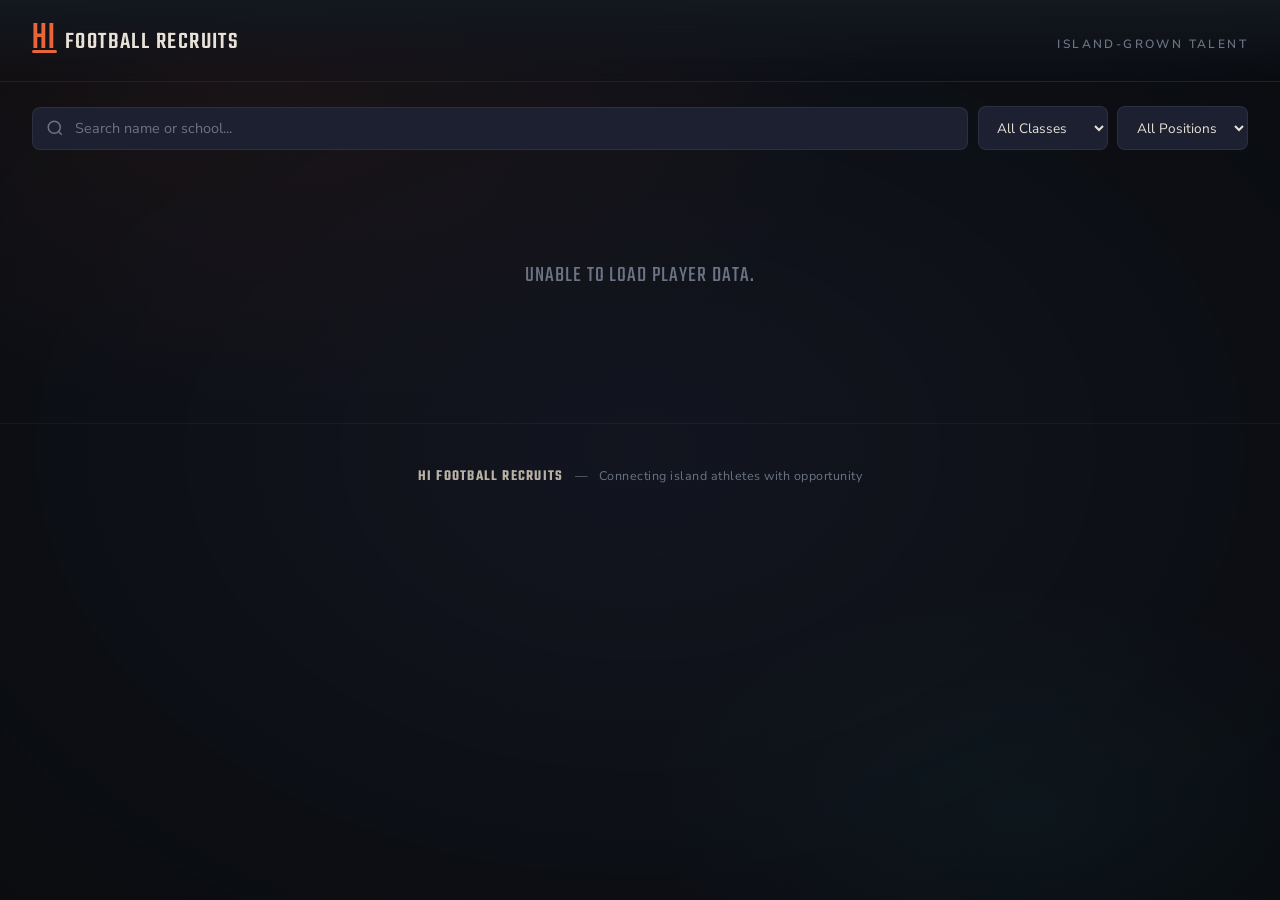
==== index.html @ 7a543594 "Add files via upload" ====
<!DOCTYPE html>
<html lang="en">
<head>
  <meta charset="UTF-8">
  <meta name="viewport" content="width=device-width, initial-scale=1.0">
  <title>Hawaii Football Recruits</title>
  <link rel="stylesheet" href="styles.css">
  <link rel="preconnect" href="https://fonts.googleapis.com">
  <link rel="preconnect" href="https://fonts.gstatic.com" crossorigin>
  <link href="https://fonts.googleapis.com/css2?family=Bebas+Neue&family=Teko:wght@400;500;600;700&family=Nunito+Sans:ital,opsz,wght@0,6..12,400;0,6..12,600;0,6..12,700;1,6..12,400&display=swap" rel="stylesheet">
</head>
<body>

  <!-- Ambient background -->
  <div class="ambient-bg" aria-hidden="true"></div>

  <!-- Header -->
  <header class="site-header">
    <div class="header-inner">
      <a href="index.html" class="brand">
        <span class="brand-hi">HI</span>
        <span class="brand-text">Football Recruits</span>
      </a>
      <div class="header-tagline">Island-Grown Talent</div>
    </div>
  </header>

  <!-- Filters -->
  <div class="filters">
    <div class="filter-bar">
      <svg class="search-icon" viewBox="0 0 24 24" fill="none" stroke="currentColor" stroke-width="2"><circle cx="11" cy="11" r="8"/><line x1="21" y1="21" x2="16.65" y2="16.65"/></svg>
      <input type="text" class="search-input" id="searchInput" placeholder="Search name or school...">
    </div>
    <select class="filter-select" id="classFilter">
      <option value="">All Classes</option>
      <option value="2027">2027</option>
      <option value="2028">2028</option>
      <option value="2029">2029</option>
      <option value="2030">2030</option>
    </select>
    <select class="filter-select" id="positionFilter">
      <option value="">All Positions</option>
      <option value="QB">QB</option>
      <option value="RB">RB</option>
      <option value="WR">WR</option>
      <option value="TE">TE</option>
      <option value="OL">OL</option>
      <option value="DL">DL</option>
      <option value="LB">LB</option>
      <option value="DB">DB</option>
      <option value="ATH">ATH</option>
      <option value="K/P">K/P</option>
    </select>
    <div class="results-count" id="resultsCount"></div>
  </div>

  <!-- Player Grid -->
  <div class="player-grid" id="playerGrid"></div>

  <!-- Player Modal -->
  <div class="modal-overlay" id="modalOverlay">
    <div class="modal" id="modal">
      <button class="modal-close" id="modalClose">
        <svg viewBox="0 0 24 24" fill="none" stroke="currentColor" stroke-width="2.5" stroke-linecap="round"><line x1="18" y1="6" x2="6" y2="18"/><line x1="6" y1="6" x2="18" y2="18"/></svg>
      </button>
      <img class="modal-photo" id="modalPhoto" src="" alt="">
      <div class="modal-body" id="modalBody"></div>
    </div>
  </div>

  <!-- Footer -->
  <footer class="site-footer">
    <div class="footer-inner">
      <span class="footer-brand">HI Football Recruits</span>
      <span class="footer-sep">&mdash;</span>
      <span>Connecting island athletes with opportunity</span>
    </div>
  </footer>

  <script src="app.js"></script>
</body>
</html>
---- styles.css ----
/* ============================================
   Hawaii Football Recruits
   Volcanic shore aesthetic — dark, warm, powerful
   ============================================ */

:root {
  /* Volcanic palette */
  --lava: #D4522A;
  --ember: #E8653A;
  --ember-glow: rgba(232, 101, 58, 0.12);
  --ember-hot: rgba(232, 101, 58, 0.25);
  --ocean: #0EA5A5;
  --ocean-deep: #0B7A7A;
  --ocean-glow: rgba(14, 165, 165, 0.10);
  --ocean-bright: rgba(14, 165, 165, 0.25);
  --gold: #D4A843;
  --gold-glow: rgba(212, 168, 67, 0.15);
  --sand: #E8E2D8;
  --sand-dim: #B8B0A4;
  --stone: #6B7384;
  --basalt: #1C2030;
  --obsidian: #141820;
  --void: #0A0C10;
  --radius: 8px;
  --radius-lg: 14px;
}

/* === Reset & Base === */
*, *::before, *::after { margin: 0; padding: 0; box-sizing: border-box; }

html {
  -webkit-text-size-adjust: 100%;
  scroll-behavior: smooth;
}

body {
  font-family: 'Nunito Sans', 'Segoe UI', sans-serif;
  background: var(--void);
  color: var(--sand);
  line-height: 1.6;
  min-height: 100vh;
  -webkit-tap-highlight-color: transparent;
  overflow-x: hidden;
  position: relative;
}

/* === Ambient Background === */
.ambient-bg {
  position: fixed;
  inset: 0;
  z-index: -1;
  background:
    radial-gradient(ellipse 80% 60% at 20% 10%, rgba(232, 101, 58, 0.06) 0%, transparent 60%),
    radial-gradient(ellipse 60% 50% at 80% 90%, rgba(14, 165, 165, 0.05) 0%, transparent 50%),
    radial-gradient(ellipse 100% 100% at 50% 50%, rgba(28, 32, 48, 0.5) 0%, var(--void) 70%);
  pointer-events: none;
}

/* === Typography === */
.font-display {
  font-family: 'Bebas Neue', 'Impact', sans-serif;
}

.font-heading {
  font-family: 'Teko', 'Arial Narrow', sans-serif;
}

/* === Header === */
.site-header {
  background: linear-gradient(180deg, var(--obsidian) 0%, transparent 100%);
  padding: 1.25rem 2rem;
  position: sticky;
  top: 0;
  z-index: 100;
  backdrop-filter: blur(12px);
  -webkit-backdrop-filter: blur(12px);
  border-bottom: 1px solid rgba(232, 101, 58, 0.1);
}

.header-inner {
  max-width: 1320px;
  margin: 0 auto;
  display: flex;
  align-items: baseline;
  justify-content: space-between;
  gap: 1rem;
}

.brand {
  text-decoration: none;
  display: flex;
  align-items: baseline;
  gap: 0.5rem;
}

.brand-hi {
  font-family: 'Bebas Neue', sans-serif;
  font-size: 2.2rem;
  color: var(--ember);
  line-height: 1;
  letter-spacing: 0.04em;
  position: relative;
}

.brand-hi::after {
  content: '';
  position: absolute;
  bottom: 2px;
  left: 0;
  right: 0;
  height: 3px;
  background: var(--ember);
  border-radius: 2px;
}

.brand-text {
  font-family: 'Teko', sans-serif;
  font-size: 1.5rem;
  font-weight: 500;
  color: var(--sand);
  letter-spacing: 0.06em;
  text-transform: uppercase;
}

.header-tagline {
  font-family: 'Nunito Sans', sans-serif;
  font-size: 0.75rem;
  color: var(--stone);
  text-transform: uppercase;
  letter-spacing: 0.2em;
  font-weight: 600;
}

/* === Filters === */
.filters {
  max-width: 1320px;
  margin: 1.5rem auto;
  padding: 0 2rem;
  display: flex;
  flex-wrap: wrap;
  gap: 0.6rem;
  align-items: center;
}

.filter-bar {
  flex: 1;
  min-width: 0;
  position: relative;
}

.search-icon {
  position: absolute;
  left: 0.85rem;
  top: 50%;
  transform: translateY(-50%);
  width: 18px;
  height: 18px;
  color: var(--stone);
  pointer-events: none;
}

.search-input {
  width: 100%;
  padding: 0.65rem 1rem 0.65rem 2.6rem;
  background: var(--basalt);
  border: 1px solid rgba(107, 115, 132, 0.2);
  border-radius: var(--radius);
  color: var(--sand);
  font-size: 0.9rem;
  font-family: inherit;
  outline: none;
  transition: border-color 0.25s, box-shadow 0.25s;
}

.search-input:focus {
  border-color: var(--ember);
  box-shadow: 0 0 0 3px var(--ember-glow);
}

.search-input::placeholder,
.filter-select::placeholder {
  color: var(--stone);
}

.filter-select {
  padding: 0.65rem 0.9rem;
  background: var(--basalt);
  border: 1px solid rgba(107, 115, 132, 0.2);
  border-radius: var(--radius);
  color: var(--sand);
  font-size: 0.85rem;
  font-family: inherit;
  outline: none;
  cursor: pointer;
  min-width: 130px;
  transition: border-color 0.25s;
}

.filter-select:focus {
  border-color: var(--ocean);
}

.filter-select option {
  background: var(--obsidian);
}

.results-count {
  color: var(--stone);
  font-size: 0.8rem;
  width: 100%;
  padding-top: 0.2rem;
  font-family: 'Teko', sans-serif;
  font-size: 0.95rem;
  letter-spacing: 0.05em;
  text-transform: uppercase;
}

/* === Player Grid === */
.player-grid {
  max-width: 1320px;
  margin: 0 auto;
  padding: 0.5rem 2rem 4rem;
  display: grid;
  grid-template-columns: repeat(auto-fill, minmax(280px, 1fr));
  gap: 1rem;
}

/* === Player Card === */
.player-card {
  background: var(--basalt);
  border-radius: var(--radius-lg);
  overflow: hidden;
  cursor: pointer;
  position: relative;
  border: 1px solid rgba(107, 115, 132, 0.1);
  transition: transform 0.3s cubic-bezier(0.23, 1, 0.32, 1),
              box-shadow 0.3s cubic-bezier(0.23, 1, 0.32, 1),
              border-color 0.3s;

  /* Staggered entrance animation */
  opacity: 0;
  transform: translateY(20px);
  animation: cardReveal 0.5s ease forwards;
}

.player-card:nth-child(1) { animation-delay: 0s; }
.player-card:nth-child(2) { animation-delay: 0.06s; }
.player-card:nth-child(3) { animation-delay: 0.12s; }
.player-card:nth-child(4) { animation-delay: 0.18s; }
.player-card:nth-child(5) { animation-delay: 0.24s; }
.player-card:nth-child(6) { animation-delay: 0.3s; }
.player-card:nth-child(7) { animation-delay: 0.36s; }
.player-card:nth-child(8) { animation-delay: 0.42s; }
.player-card:nth-child(n+9) { animation-delay: 0.48s; }

@keyframes cardReveal {
  to { opacity: 1; transform: translateY(0); }
}

.player-card:hover {
  transform: translateY(-4px) scale(1.01);
  box-shadow:
    0 12px 40px rgba(0, 0, 0, 0.4),
    0 0 30px var(--ember-glow);
  border-color: var(--ember);
}

/* Ember glow strip at top of hovered card */
.player-card::before {
  content: '';
  position: absolute;
  top: 0;
  left: 0;
  right: 0;
  height: 3px;
  background: linear-gradient(90deg, var(--lava), var(--ember), var(--ocean));
  opacity: 0;
  transition: opacity 0.3s;
  z-index: 2;
}

.player-card:hover::before {
  opacity: 1;
}

.card-photo-wrap {
  position: relative;
  overflow: hidden;
}

.card-photo {
  width: 100%;
  height: 240px;
  object-fit: cover;
  object-position: top;
  background: var(--obsidian);
  display: block;
  transition: transform 0.4s cubic-bezier(0.23, 1, 0.32, 1);
}

.player-card:hover .card-photo {
  transform: scale(1.04);
}

/* Gradient overlay on photo */
.card-photo-wrap::after {
  content: '';
  position: absolute;
  bottom: 0;
  left: 0;
  right: 0;
  height: 50%;
  background: linear-gradient(transparent, var(--basalt));
  pointer-events: none;
}

.card-body {
  padding: 0.75rem 1.1rem 1rem;
  position: relative;
}

.card-name {
  font-family: 'Teko', sans-serif;
  font-size: 1.4rem;
  font-weight: 600;
  line-height: 1.1;
  letter-spacing: 0.02em;
  text-transform: uppercase;
  color: var(--sand);
  margin-bottom: 0.3rem;
}

.card-meta {
  display: flex;
  gap: 0.4rem;
  flex-wrap: wrap;
  align-items: center;
  font-size: 0.8rem;
  color: var(--stone);
}

.card-tag {
  display: inline-block;
  font-family: 'Teko', sans-serif;
  font-weight: 600;
  font-size: 0.82rem;
  letter-spacing: 0.06em;
  text-transform: uppercase;
  background: var(--ember-glow);
  color: var(--ember);
  padding: 0.1rem 0.5rem;
  border-radius: 4px;
  line-height: 1.4;
}

.card-tag.year {
  background: var(--ocean-glow);
  color: var(--ocean);
}

.card-school {
  color: var(--sand-dim);
  font-size: 0.82rem;
}

.card-size {
  color: var(--stone);
  font-size: 0.8rem;
  margin-top: 0.15rem;
  font-family: 'Teko', sans-serif;
  font-weight: 400;
  letter-spacing: 0.04em;
}

/* === Modal / Player Profile === */
.modal-overlay {
  display: none;
  position: fixed;
  inset: 0;
  background: rgba(10, 12, 16, 0.85);
  backdrop-filter: blur(8px);
  -webkit-backdrop-filter: blur(8px);
  z-index: 200;
  align-items: center;
  justify-content: center;
  padding: 1.5rem;
  overflow-y: auto;
}

.modal-overlay.active {
  display: flex;
  animation: overlayIn 0.25s ease;
}

@keyframes overlayIn {
  from { opacity: 0; }
  to { opacity: 1; }
}

.modal {
  background: var(--obsidian);
  border-radius: var(--radius-lg);
  max-width: 680px;
  width: 100%;
  max-height: 92vh;
  overflow-y: auto;
  box-shadow: 0 24px 80px rgba(0, 0, 0, 0.6), 0 0 60px var(--ember-glow);
  position: relative;
  border: 1px solid rgba(232, 101, 58, 0.15);
  animation: modalSlide 0.35s cubic-bezier(0.23, 1, 0.32, 1);
}

@keyframes modalSlide {
  from { opacity: 0; transform: translateY(30px) scale(0.97); }
  to { opacity: 1; transform: translateY(0) scale(1); }
}

.modal-close {
  position: absolute;
  top: 0.75rem;
  right: 0.75rem;
  background: rgba(10, 12, 16, 0.6);
  backdrop-filter: blur(6px);
  border: 1px solid rgba(107, 115, 132, 0.2);
  color: var(--sand-dim);
  cursor: pointer;
  z-index: 10;
  width: 36px;
  height: 36px;
  display: flex;
  align-items: center;
  justify-content: center;
  border-radius: 50%;
  transition: background 0.2s, color 0.2s;
}

.modal-close svg {
  width: 16px;
  height: 16px;
}

.modal-close:hover {
  background: var(--ember);
  color: white;
  border-color: var(--ember);
}

.modal-photo {
  width: 100%;
  max-height: 380px;
  object-fit: contain;
  object-position: top;
  display: block;
  background: var(--basalt);
}

.modal-body {
  padding: 1.5rem 2rem 2rem;
}

.modal-name {
  font-family: 'Bebas Neue', sans-serif;
  font-size: 2.2rem;
  letter-spacing: 0.03em;
  line-height: 1;
  color: var(--sand);
  margin-bottom: 0.35rem;
}

.modal-info {
  color: var(--stone);
  font-size: 0.9rem;
  margin-bottom: 1.5rem;
  line-height: 1.8;
}

.modal-section {
  margin-bottom: 1.75rem;
}

.modal-section h3 {
  font-family: 'Teko', sans-serif;
  font-size: 1.05rem;
  font-weight: 600;
  text-transform: uppercase;
  letter-spacing: 0.1em;
  color: var(--ember);
  margin-bottom: 0.65rem;
  padding-bottom: 0.35rem;
  border-bottom: 1px solid var(--ember-glow);
}

/* Measurables grid */
.measurables-grid {
  display: grid;
  grid-template-columns: repeat(auto-fill, minmax(110px, 1fr));
  gap: 0.5rem;
}

.measurable-item {
  background: var(--basalt);
  padding: 0.65rem 0.75rem;
  border-radius: var(--radius);
  text-align: center;
  border: 1px solid rgba(107, 115, 132, 0.08);
}

.measurable-label {
  font-family: 'Nunito Sans', sans-serif;
  font-size: 0.65rem;
  text-transform: uppercase;
  letter-spacing: 0.08em;
  color: var(--stone);
  margin-bottom: 0.2rem;
}

.measurable-value {
  font-family: 'Bebas Neue', sans-serif;
  font-size: 1.35rem;
  color: var(--ocean);
  line-height: 1;
}

/* Awards */
.awards-list {
  list-style: none;
  display: flex;
  flex-wrap: wrap;
  gap: 0.45rem;
}

.awards-list li {
  background: var(--gold-glow);
  color: var(--gold);
  padding: 0.25rem 0.7rem;
  border-radius: 4px;
  font-size: 0.82rem;
  font-weight: 600;
  border: 1px solid rgba(212, 168, 67, 0.15);
}

/* Links */
.profile-links {
  display: flex;
  gap: 0.6rem;
  flex-wrap: wrap;
}

.profile-link {
  display: inline-flex;
  align-items: center;
  gap: 0.4rem;
  background: var(--basalt);
  color: var(--sand);
  padding: 0.5rem 0.85rem;
  border-radius: var(--radius);
  text-decoration: none;
  font-size: 0.82rem;
  font-weight: 600;
  border: 1px solid rgba(107, 115, 132, 0.12);
  transition: border-color 0.2s, background 0.2s, color 0.2s;
}

.profile-link:hover {
  border-color: var(--ocean);
  color: var(--ocean);
  background: var(--ocean-glow);
}

.profile-link svg {
  width: 16px;
  height: 16px;
  fill: currentColor;
}

/* Contact gated */
.contact-gate {
  text-align: center;
  padding: 1.25rem;
  background: var(--basalt);
  border-radius: var(--radius);
  border: 1px dashed rgba(107, 115, 132, 0.2);
}

.contact-gate p {
  color: var(--stone);
  font-size: 0.85rem;
  margin-bottom: 0.75rem;
}

.captcha-btn {
  background: linear-gradient(135deg, var(--lava), var(--ember));
  color: white;
  border: none;
  padding: 0.65rem 1.6rem;
  border-radius: var(--radius);
  cursor: pointer;
  font-size: 0.88rem;
  font-weight: 700;
  font-family: inherit;
  letter-spacing: 0.02em;
  transition: transform 0.2s, box-shadow 0.2s;
}

.captcha-btn:hover {
  transform: translateY(-1px);
  box-shadow: 0 6px 20px rgba(232, 101, 58, 0.3);
}

.contact-revealed { display: none; }

.contact-revealed.visible { display: block; }

.contact-info {
  background: var(--basalt);
  border-radius: var(--radius);
  padding: 1rem;
  border: 1px solid rgba(107, 115, 132, 0.1);
}

.contact-row {
  display: flex;
  justify-content: space-between;
  padding: 0.5rem 0;
  font-size: 0.88rem;
  border-bottom: 1px solid rgba(107, 115, 132, 0.08);
}

.contact-row:last-child { border-bottom: none; }

.contact-row span:first-child {
  color: var(--stone);
  font-weight: 600;
  text-transform: uppercase;
  font-size: 0.78rem;
  letter-spacing: 0.04em;
}

/* === No Results === */
.no-results {
  grid-column: 1 / -1;
  text-align: center;
  padding: 4rem 1rem;
  color: var(--stone);
  font-family: 'Teko', sans-serif;
  font-size: 1.4rem;
  letter-spacing: 0.05em;
  text-transform: uppercase;
}

/* === Footer === */
.site-footer {
  text-align: center;
  padding: 2.5rem 2rem;
  border-top: 1px solid rgba(107, 115, 132, 0.1);
}

.footer-inner {
  color: var(--stone);
  font-size: 0.78rem;
  letter-spacing: 0.04em;
}

.footer-brand {
  font-family: 'Teko', sans-serif;
  font-size: 0.95rem;
  font-weight: 600;
  color: var(--sand-dim);
  letter-spacing: 0.08em;
  text-transform: uppercase;
}

.footer-sep { margin: 0 0.5rem; }

/* ============================
   Responsive — Tablet
   ============================ */
@media (max-width: 768px) {
  .player-grid {
    grid-template-columns: repeat(2, 1fr);
    gap: 0.75rem;
    padding: 0.5rem 1rem 3rem;
  }

  .card-photo { height: 180px; }
  .card-name { font-size: 1.2rem; }

  .modal { max-width: 95vw; }

  .measurables-grid { grid-template-columns: repeat(3, 1fr); }
  .profile-link { padding: 0.45rem 0.7rem; font-size: 0.8rem; }
}

/* ============================
   Responsive — Mobile
   ============================ */
@media (max-width: 480px) {
  .site-header {
    padding: 0.75rem 1rem;
  }

  .header-inner {
    flex-direction: column;
    align-items: center;
    text-align: center;
    gap: 0.15rem;
  }

  .brand-hi { font-size: 1.8rem; }
  .brand-text { font-size: 1.25rem; }
  .header-tagline { font-size: 0.65rem; letter-spacing: 0.15em; }

  .filters {
    padding: 0.75rem 0.75rem;
    margin: 0.5rem auto;
    gap: 0.5rem;
  }

  .search-input {
    padding: 0.7rem 1rem 0.7rem 2.4rem;
    font-size: 1rem;
  }

  .filter-select {
    flex: 1;
    min-width: 0;
    padding: 0.7rem 0.75rem;
    font-size: 1rem;
  }

  .results-count { font-size: 0.85rem; }

  /* Horizontal card layout */
  .player-grid {
    grid-template-columns: 1fr;
    gap: 0.6rem;
    padding: 0 0.75rem 2.5rem;
  }

  .player-card {
    display: flex;
    flex-direction: row;
    align-items: stretch;
  }

  .card-photo-wrap {
    width: 100px;
    min-width: 100px;
    flex-shrink: 0;
  }

  .card-photo-wrap::after { display: none; }

  .card-photo {
    width: 100%;
    height: 100%;
    min-height: 100px;
    border-radius: var(--radius-lg) 0 0 var(--radius-lg);
    object-position: center top;
  }

  .card-body {
    padding: 0.6rem 0.75rem;
    display: flex;
    flex-direction: column;
    justify-content: center;
    min-width: 0;
  }

  .card-name { font-size: 1.15rem; }
  .card-tag { font-size: 0.75rem; padding: 0.08rem 0.4rem; }
  .card-meta { gap: 0.3rem; }

  .player-card::before { display: none; }
  .player-card:hover .card-photo { transform: none; }

  /* Bottom-sheet modal */
  .modal-overlay {
    padding: 0;
    align-items: flex-end;
  }

  .modal {
    max-height: 95vh;
    max-width: 100%;
    border-radius: var(--radius-lg) var(--radius-lg) 0 0;
    animation: modalSlideUp 0.35s cubic-bezier(0.23, 1, 0.32, 1);
  }

  @keyframes modalSlideUp {
    from { opacity: 0; transform: translateY(100%); }
    to { opacity: 1; transform: translateY(0); }
  }

  .modal-photo { max-height: 220px; }
  .modal-body { padding: 1rem; }
  .modal-name { font-size: 1.8rem; }
  .modal-info { font-size: 0.82rem; margin-bottom: 1rem; }

  .measurables-grid { grid-template-columns: repeat(3, 1fr); gap: 0.35rem; }
  .measurable-item { padding: 0.45rem 0.3rem; }
  .measurable-label { font-size: 0.58rem; }
  .measurable-value { font-size: 1.15rem; }

  .awards-list { gap: 0.3rem; }
  .awards-list li { font-size: 0.76rem; padding: 0.2rem 0.55rem; }

  .profile-links { gap: 0.4rem; }
  .profile-link {
    flex: 1;
    justify-content: center;
    min-width: calc(50% - 0.4rem);
    padding: 0.5rem 0.6rem;
    font-size: 0.78rem;
  }

  .contact-row {
    flex-direction: column;
    gap: 0.1rem;
    padding: 0.5rem 0;
  }

  .captcha-btn {
    width: 100%;
    padding: 0.75rem;
    font-size: 1rem;
  }

  .site-footer { padding: 1.25rem 1rem; }
  .footer-inner { font-size: 0.72rem; }
}
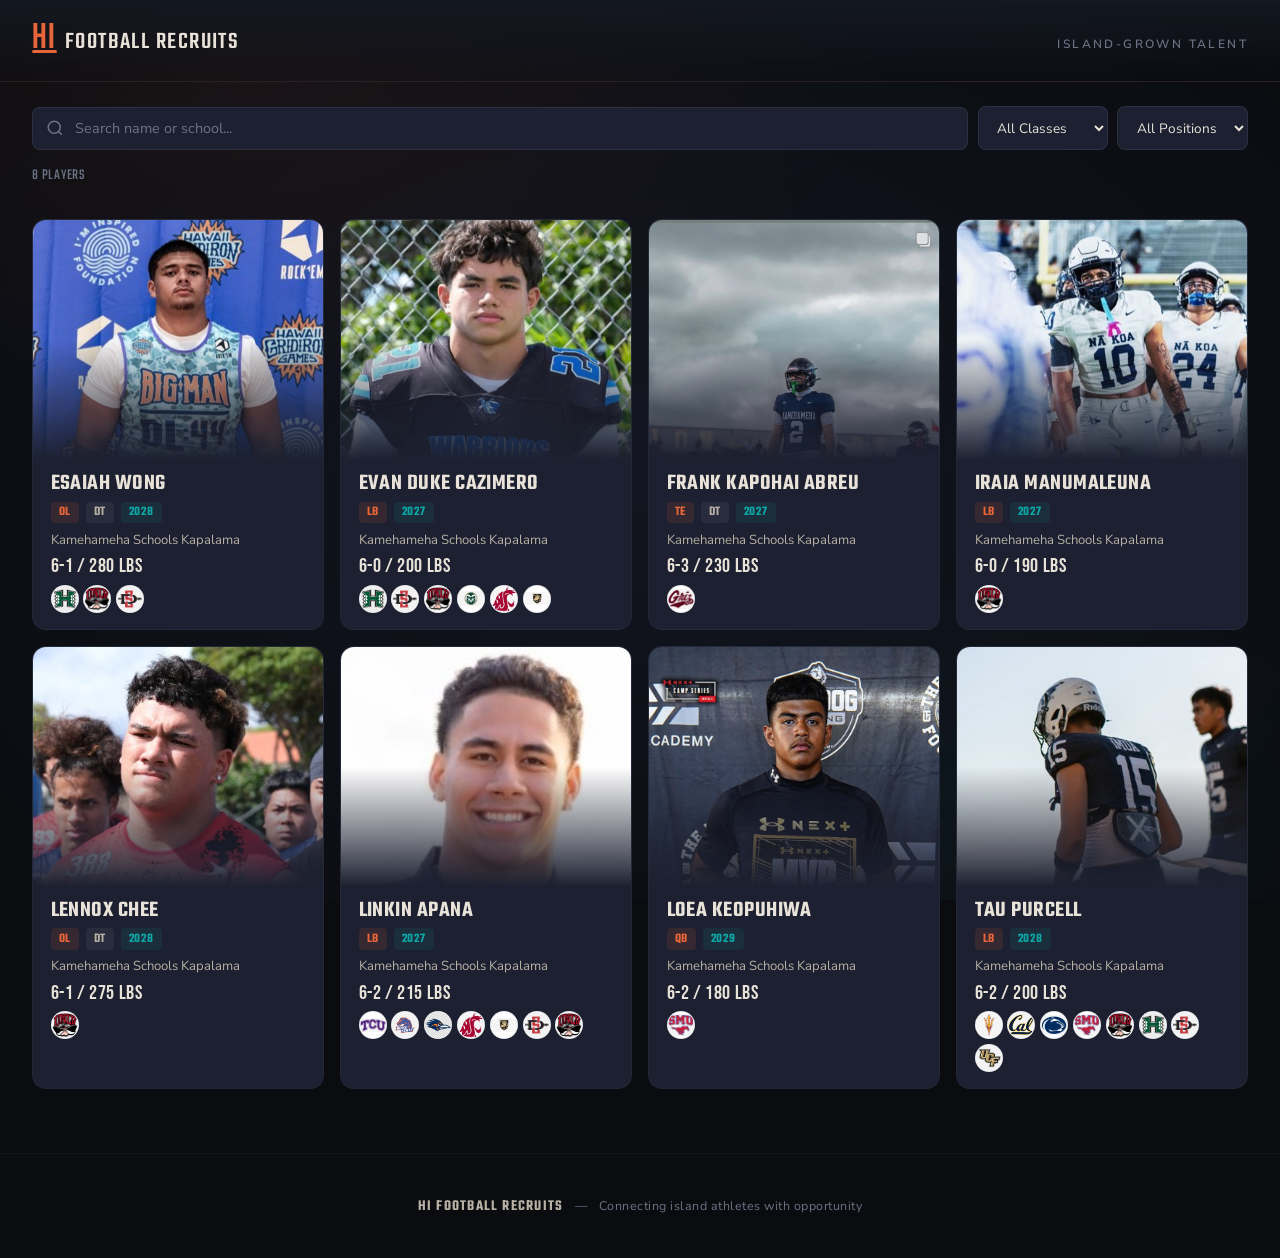
==== commit 1b2ed002: "Update position list: add SB/Edge/CB/S, rename DL to DT, sort alphabetically Position changes: - Add" ====
--- a/index.html
+++ b/index.html
@@ -42,12 +42,15 @@
       <option value="">All Positions</option>
       <option value="QB">QB</option>
       <option value="RB">RB</option>
+      <option value="SB">SB</option>
       <option value="WR">WR</option>
       <option value="TE">TE</option>
       <option value="OL">OL</option>
-      <option value="DL">DL</option>
+      <option value="DT">DT</option>
+      <option value="Edge">Edge</option>
       <option value="LB">LB</option>
-      <option value="DB">DB</option>
+      <option value="CB">CB</option>
+      <option value="S">S</option>
       <option value="ATH">ATH</option>
       <option value="K/P">K/P</option>
     </select>
--- a/styles.css
+++ b/styles.css
@@ -358,19 +358,77 @@
   color: var(--ocean);
 }
 
+.card-tag.secondary {
+  background: rgba(107, 115, 132, 0.15);
+  color: var(--sand-dim);
+}
+
+/* Modal position line — primary prominent, secondary dimmed */
+.pos-primary {
+  color: var(--sand);
+  font-weight: 700;
+}
+
+.pos-secondary {
+  color: var(--stone);
+  font-weight: 400;
+}
+
 .card-school {
   color: var(--sand-dim);
   font-size: 0.82rem;
 }
 
 .card-size {
-  color: var(--stone);
+  color: var(--sand);
+  font-size: 1.25rem;
+  margin-top: 0.3rem;
+  font-family: 'Bebas Neue', sans-serif;
+  letter-spacing: 0.03em;
+  line-height: 1.1;
+}
+
+/* Scholarship Offers on Card */
+.card-offers {
+  display: flex;
+  gap: 0.3rem;
+  flex-wrap: wrap;
+  margin-top: 0.45rem;
+  align-items: center;
+}
+
+.offer-badge {
+  width: 28px;
+  height: 28px;
+  border-radius: 50%;
+  overflow: hidden;
+  position: relative;
+  background: #fff;
+  border: 1px solid rgba(107, 115, 132, 0.15);
+  flex-shrink: 0;
+}
+
+.offer-badge img {
+  width: 100%;
+  height: 100%;
+  object-fit: contain;
+  display: block;
+}
+
+.offer-initial {
+  display: none;
+  width: 100%;
+  height: 100%;
+  align-items: center;
+  justify-content: center;
+  font-family: 'Bebas Neue', sans-serif;
   font-size: 0.8rem;
-  margin-top: 0.15rem;
-  font-family: 'Teko', sans-serif;
-  font-weight: 400;
-  letter-spacing: 0.04em;
-}
+  color: var(--ocean);
+  background: var(--ocean-glow);
+}
+
+.offer-badge.no-logo img { display: none; }
+.offer-badge.no-logo .offer-initial { display: flex; }
 
 /* === Modal / Player Profile === */
 .modal-overlay {
@@ -467,6 +525,15 @@
   margin-bottom: 0.35rem;
 }
 
+.modal-size {
+  font-family: 'Bebas Neue', sans-serif;
+  font-size: 1.8rem;
+  color: var(--sand);
+  letter-spacing: 0.03em;
+  line-height: 1;
+  margin-bottom: 0.4rem;
+}
+
 .modal-info {
   color: var(--stone);
   font-size: 0.9rem;
@@ -537,6 +604,55 @@
   font-size: 0.82rem;
   font-weight: 600;
   border: 1px solid rgba(212, 168, 67, 0.15);
+}
+
+/* Scholarship Offers in Modal */
+.offers-grid {
+  display: flex;
+  gap: 0.5rem;
+  flex-wrap: wrap;
+}
+
+.modal-offer-badge {
+  display: flex;
+  align-items: center;
+  gap: 0.5rem;
+  background: var(--basalt);
+  padding: 0.4rem 0.75rem 0.4rem 0.4rem;
+  border-radius: var(--radius);
+  border: 1px solid rgba(107, 115, 132, 0.1);
+}
+
+.modal-offer-badge .offer-logo-lg {
+  width: 28px;
+  height: 28px;
+  object-fit: contain;
+  border-radius: 4px;
+  background: #fff;
+  flex-shrink: 0;
+}
+
+.modal-offer-badge .offer-initial-lg {
+  display: none;
+  width: 28px;
+  height: 28px;
+  align-items: center;
+  justify-content: center;
+  font-family: 'Bebas Neue', sans-serif;
+  font-size: 0.95rem;
+  color: var(--ocean);
+  background: var(--ocean-glow);
+  border-radius: 4px;
+  flex-shrink: 0;
+}
+
+.modal-offer-badge.no-logo .offer-logo-lg { display: none; }
+.modal-offer-badge.no-logo .offer-initial-lg { display: flex; }
+
+.modal-offer-badge .offer-school-name {
+  font-size: 0.82rem;
+  font-weight: 600;
+  color: var(--sand);
 }
 
 /* Links */
@@ -795,7 +911,12 @@
   .modal-photo { max-height: 220px; }
   .modal-body { padding: 1rem; }
   .modal-name { font-size: 1.8rem; }
+  .modal-size { font-size: 1.5rem; }
   .modal-info { font-size: 0.82rem; margin-bottom: 1rem; }
+
+  .offers-grid { gap: 0.35rem; }
+  .modal-offer-badge { padding: 0.3rem 0.6rem 0.3rem 0.3rem; }
+  .modal-offer-badge .offer-school-name { font-size: 0.76rem; }
 
   .measurables-grid { grid-template-columns: repeat(3, 1fr); gap: 0.35rem; }
   .measurable-item { padding: 0.45rem 0.3rem; }
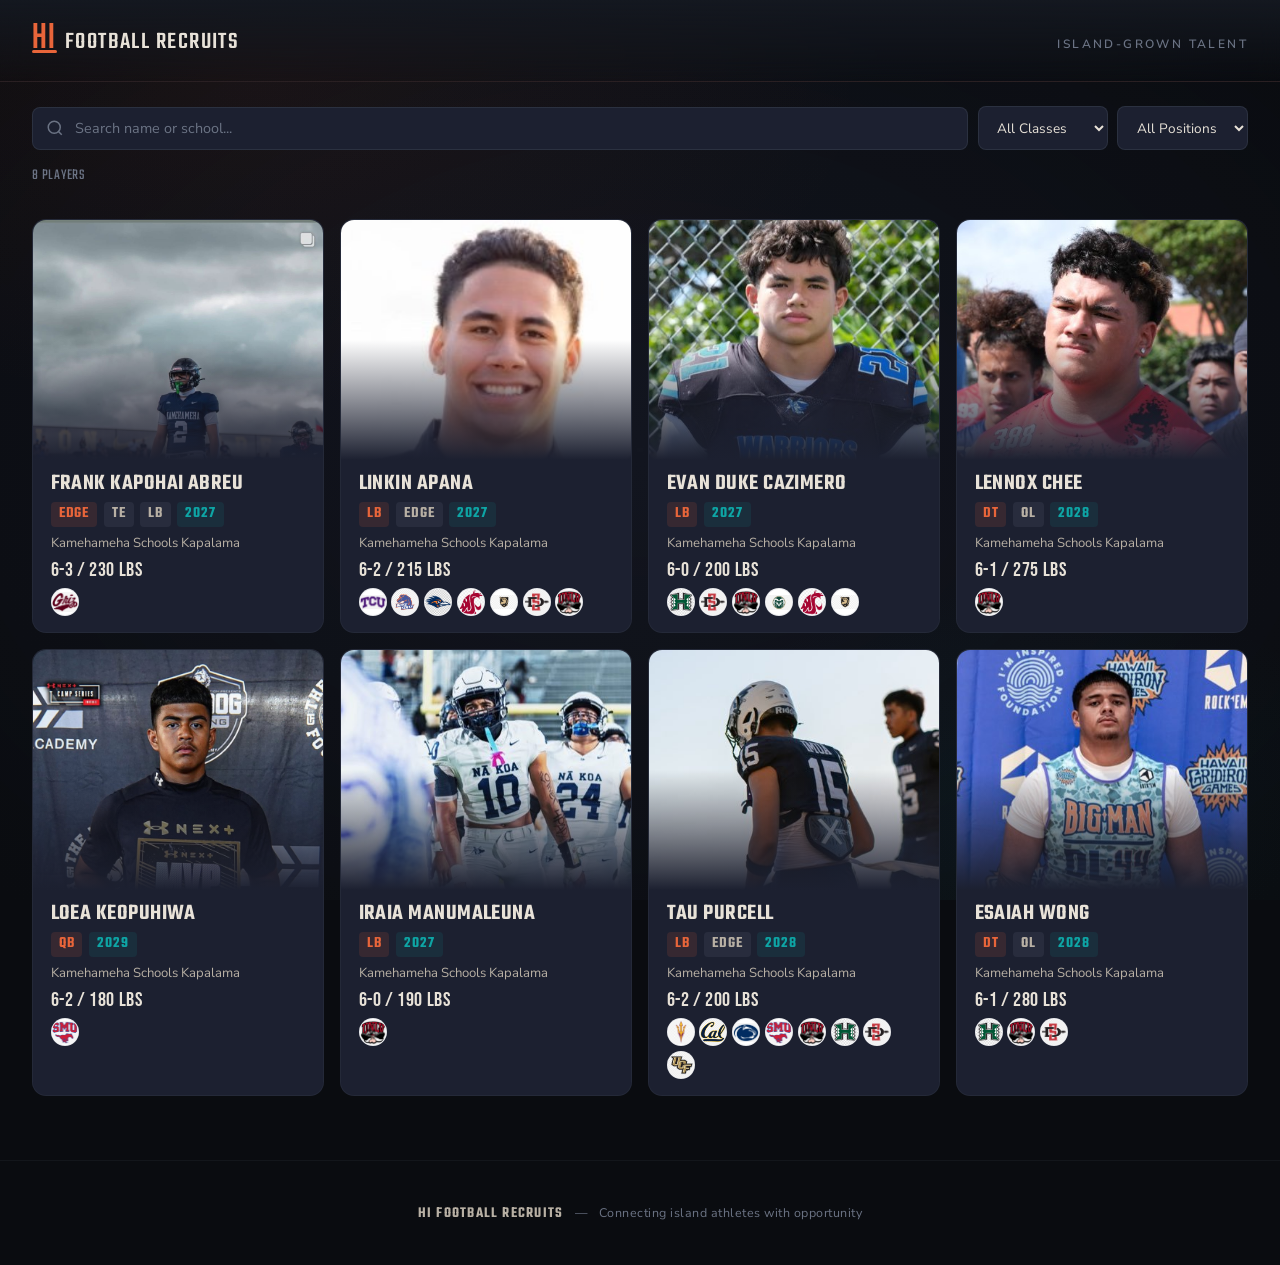
==== commit 61d0ed00: "Add cache-busting query strings to JS and CSS references Browsers (and GitHub Pages' CDN) were servi" ====
--- a/index.html
+++ b/index.html
@@ -4,7 +4,7 @@
   <meta charset="UTF-8">
   <meta name="viewport" content="width=device-width, initial-scale=1.0">
   <title>Hawaii Football Recruits</title>
-  <link rel="stylesheet" href="styles.css">
+  <link rel="stylesheet" href="styles.css?v=20260411a">
   <link rel="preconnect" href="https://fonts.googleapis.com">
   <link rel="preconnect" href="https://fonts.gstatic.com" crossorigin>
   <link href="https://fonts.googleapis.com/css2?family=Bebas+Neue&family=Teko:wght@400;500;600;700&family=Nunito+Sans:ital,opsz,wght@0,6..12,400;0,6..12,600;0,6..12,700;1,6..12,400&display=swap" rel="stylesheet">
@@ -80,6 +80,6 @@
     </div>
   </footer>
 
-  <script src="app.js"></script>
+  <script src="app.js?v=20260411a"></script>
 </body>
 </html>
--- a/styles.css
+++ b/styles.css
@@ -343,7 +343,7 @@
   display: inline-block;
   font-family: 'Teko', sans-serif;
   font-weight: 600;
-  font-size: 0.82rem;
+  font-size: 0.98rem;
   letter-spacing: 0.06em;
   text-transform: uppercase;
   background: var(--ember-glow);
@@ -884,7 +884,7 @@
   }
 
   .card-name { font-size: 1.15rem; }
-  .card-tag { font-size: 0.75rem; padding: 0.08rem 0.4rem; }
+  .card-tag { font-size: 0.9rem; padding: 0.08rem 0.4rem; }
   .card-meta { gap: 0.3rem; }
 
   .player-card::before { display: none; }
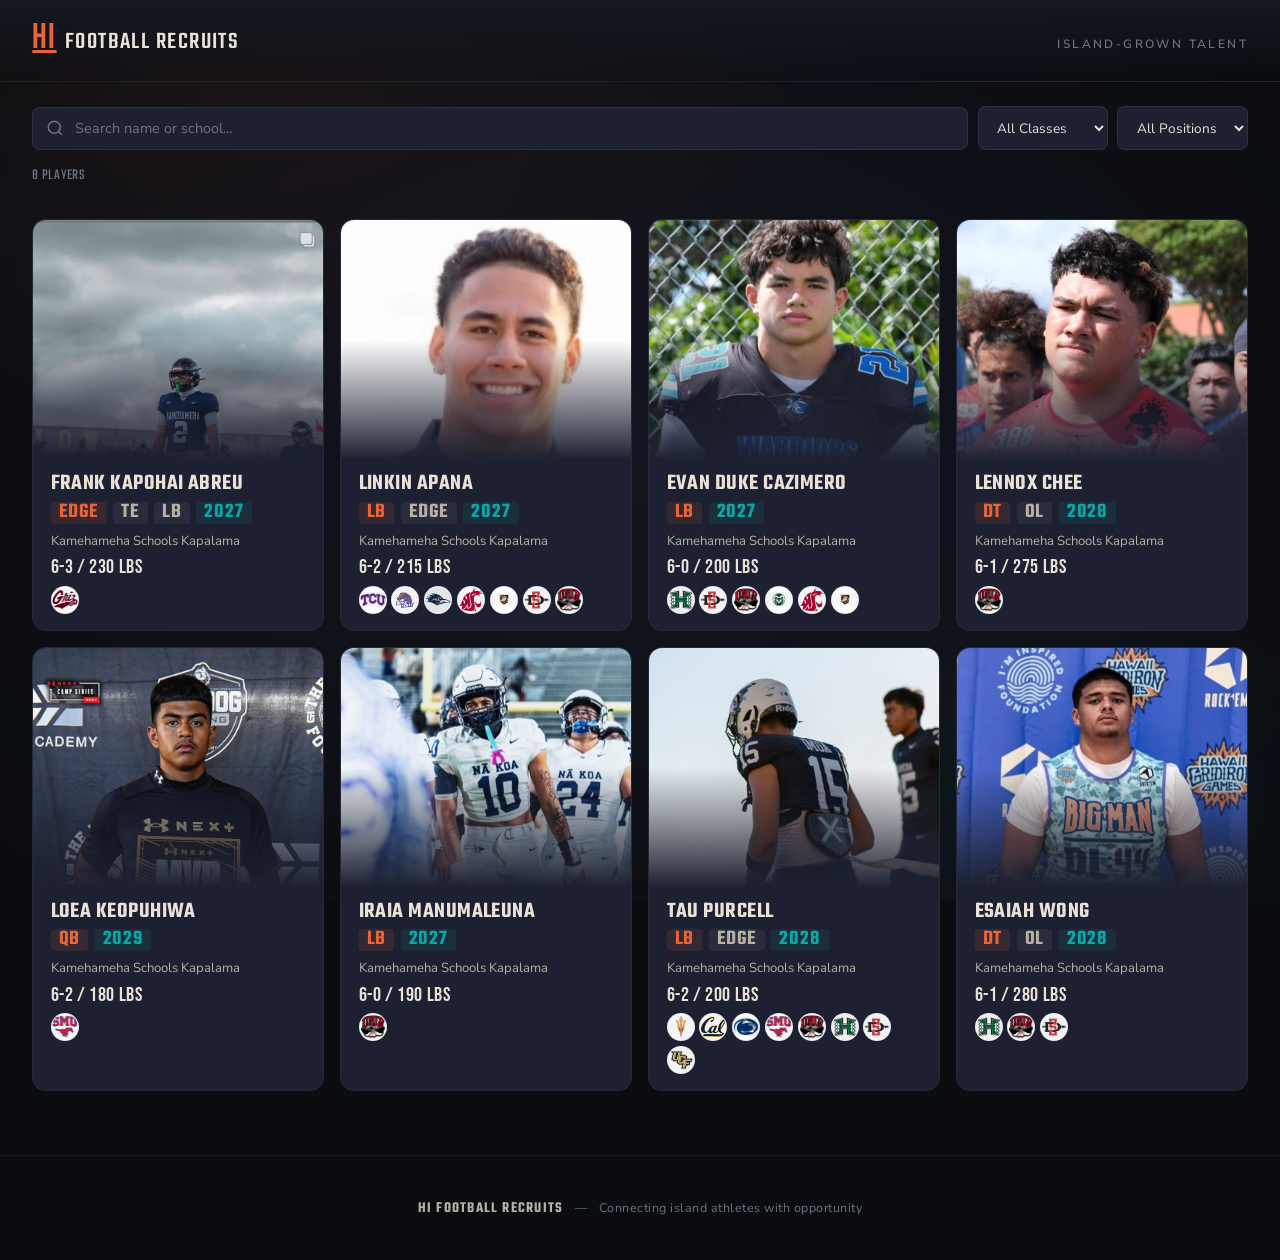
==== commit 00c0d164: "Enlarge card position/class tag text to fill the rectangle Bumps .card-tag font-size from 0.98rem to" ====
--- a/index.html
+++ b/index.html
@@ -4,7 +4,7 @@
   <meta charset="UTF-8">
   <meta name="viewport" content="width=device-width, initial-scale=1.0">
   <title>Hawaii Football Recruits</title>
-  <link rel="stylesheet" href="styles.css?v=20260411a">
+  <link rel="stylesheet" href="styles.css?v=20260411b">
   <link rel="preconnect" href="https://fonts.googleapis.com">
   <link rel="preconnect" href="https://fonts.gstatic.com" crossorigin>
   <link href="https://fonts.googleapis.com/css2?family=Bebas+Neue&family=Teko:wght@400;500;600;700&family=Nunito+Sans:ital,opsz,wght@0,6..12,400;0,6..12,600;0,6..12,700;1,6..12,400&display=swap" rel="stylesheet">
@@ -80,6 +80,6 @@
     </div>
   </footer>
 
-  <script src="app.js?v=20260411a"></script>
+  <script src="app.js?v=20260411b"></script>
 </body>
 </html>
--- a/styles.css
+++ b/styles.css
@@ -343,14 +343,14 @@
   display: inline-block;
   font-family: 'Teko', sans-serif;
   font-weight: 600;
-  font-size: 0.98rem;
-  letter-spacing: 0.06em;
+  font-size: 1.3rem;
+  letter-spacing: 0.04em;
   text-transform: uppercase;
   background: var(--ember-glow);
   color: var(--ember);
-  padding: 0.1rem 0.5rem;
+  padding: 0.02rem 0.5rem;
   border-radius: 4px;
-  line-height: 1.4;
+  line-height: 1.05;
 }
 
 .card-tag.year {
@@ -884,7 +884,7 @@
   }
 
   .card-name { font-size: 1.15rem; }
-  .card-tag { font-size: 0.9rem; padding: 0.08rem 0.4rem; }
+  .card-tag { font-size: 1.15rem; padding: 0.02rem 0.4rem; line-height: 1.05; }
   .card-meta { gap: 0.3rem; }
 
   .player-card::before { display: none; }
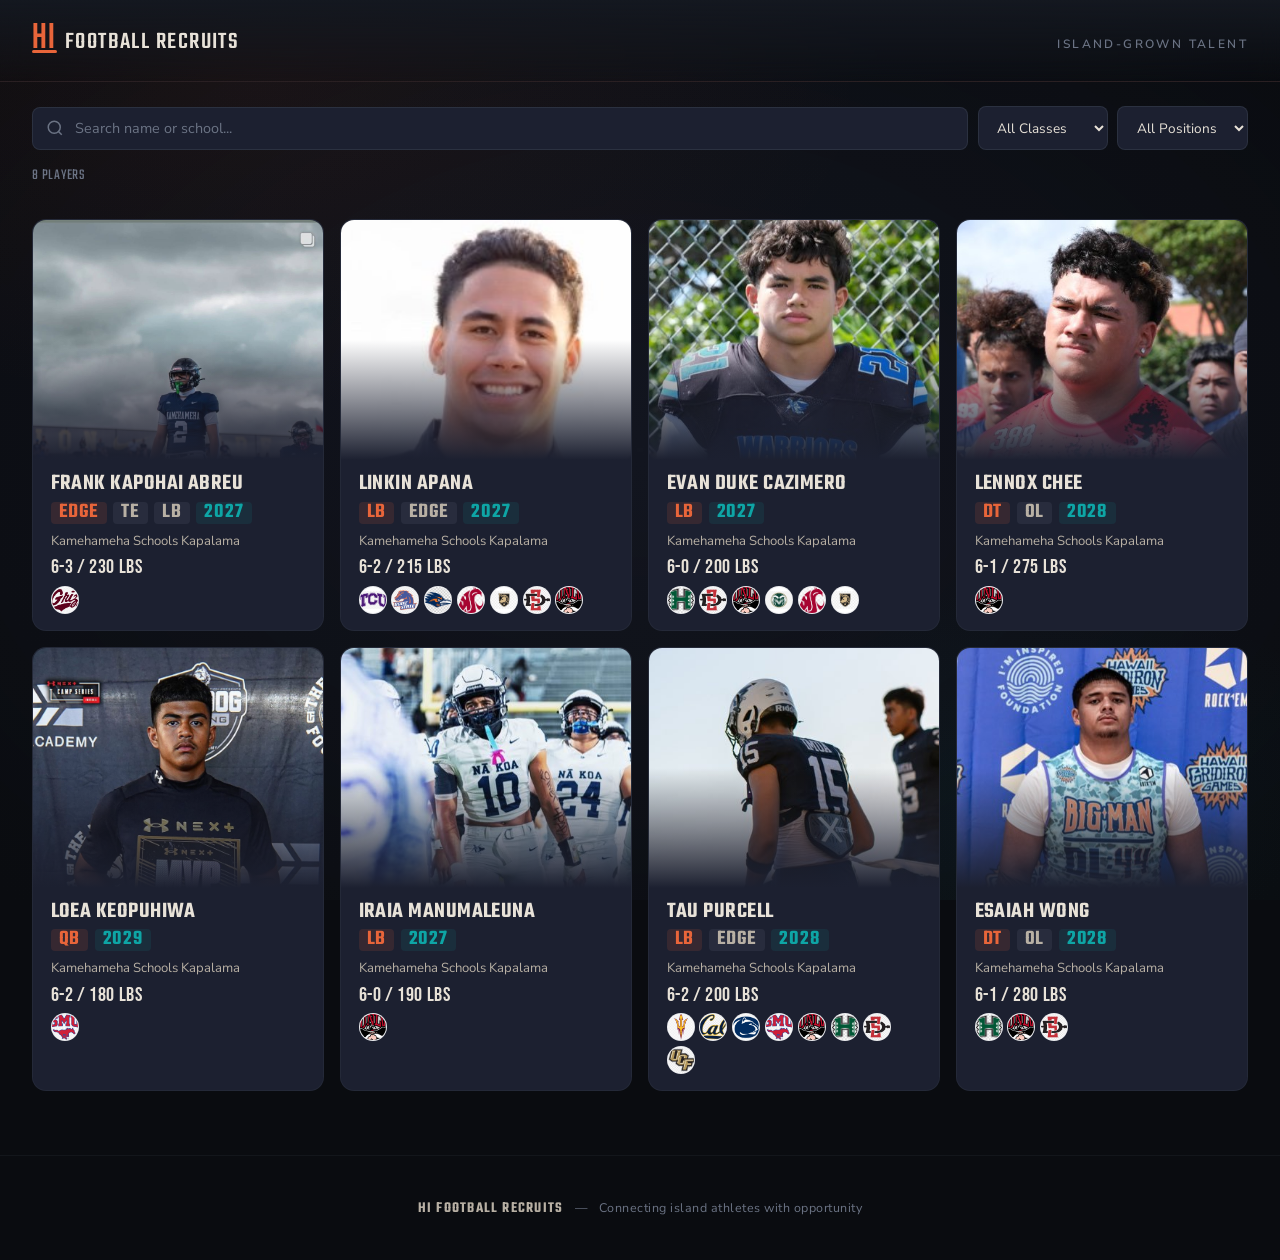
==== commit d805bc16: "Scale offer logos 1.25x so they fill more of the circle Some logos (notably CSU and Army) ship with " ====
--- a/index.html
+++ b/index.html
@@ -4,7 +4,7 @@
   <meta charset="UTF-8">
   <meta name="viewport" content="width=device-width, initial-scale=1.0">
   <title>Hawaii Football Recruits</title>
-  <link rel="stylesheet" href="styles.css?v=20260411b">
+  <link rel="stylesheet" href="styles.css?v=20260411c">
   <link rel="preconnect" href="https://fonts.googleapis.com">
   <link rel="preconnect" href="https://fonts.gstatic.com" crossorigin>
   <link href="https://fonts.googleapis.com/css2?family=Bebas+Neue&family=Teko:wght@400;500;600;700&family=Nunito+Sans:ital,opsz,wght@0,6..12,400;0,6..12,600;0,6..12,700;1,6..12,400&display=swap" rel="stylesheet">
@@ -80,6 +80,6 @@
     </div>
   </footer>
 
-  <script src="app.js?v=20260411b"></script>
+  <script src="app.js?v=20260411c"></script>
 </body>
 </html>
--- a/styles.css
+++ b/styles.css
@@ -413,6 +413,7 @@
   height: 100%;
   object-fit: contain;
   display: block;
+  transform: scale(1.25);
 }
 
 .offer-initial {
@@ -630,6 +631,8 @@
   border-radius: 4px;
   background: #fff;
   flex-shrink: 0;
+  transform: scale(1.2);
+  transform-origin: center;
 }
 
 .modal-offer-badge .offer-initial-lg {
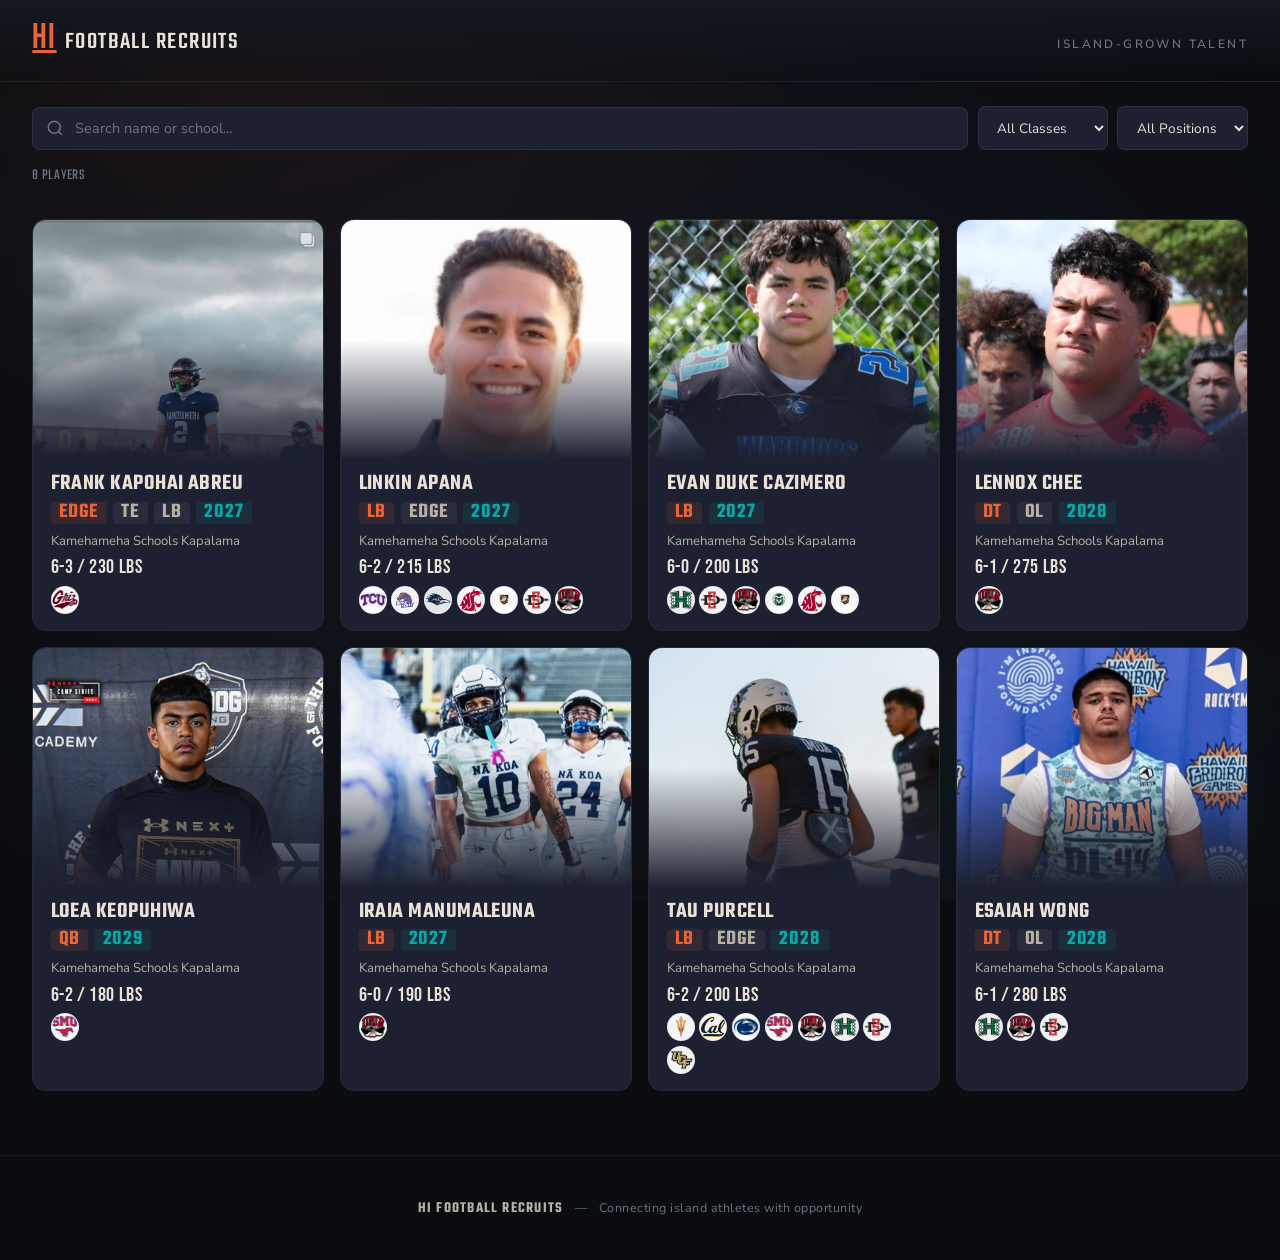
==== commit f931502f: "Revert 1.25x logo scale transform Globally scaling every logo was the wrong fix — the only logos tha" ====
--- a/index.html
+++ b/index.html
@@ -4,7 +4,7 @@
   <meta charset="UTF-8">
   <meta name="viewport" content="width=device-width, initial-scale=1.0">
   <title>Hawaii Football Recruits</title>
-  <link rel="stylesheet" href="styles.css?v=20260411c">
+  <link rel="stylesheet" href="styles.css?v=20260411d">
   <link rel="preconnect" href="https://fonts.googleapis.com">
   <link rel="preconnect" href="https://fonts.gstatic.com" crossorigin>
   <link href="https://fonts.googleapis.com/css2?family=Bebas+Neue&family=Teko:wght@400;500;600;700&family=Nunito+Sans:ital,opsz,wght@0,6..12,400;0,6..12,600;0,6..12,700;1,6..12,400&display=swap" rel="stylesheet">
@@ -80,6 +80,6 @@
     </div>
   </footer>
 
-  <script src="app.js?v=20260411c"></script>
+  <script src="app.js?v=20260411d"></script>
 </body>
 </html>
--- a/styles.css
+++ b/styles.css
@@ -413,7 +413,6 @@
   height: 100%;
   object-fit: contain;
   display: block;
-  transform: scale(1.25);
 }
 
 .offer-initial {
@@ -631,8 +630,6 @@
   border-radius: 4px;
   background: #fff;
   flex-shrink: 0;
-  transform: scale(1.2);
-  transform-origin: center;
 }
 
 .modal-offer-badge .offer-initial-lg {
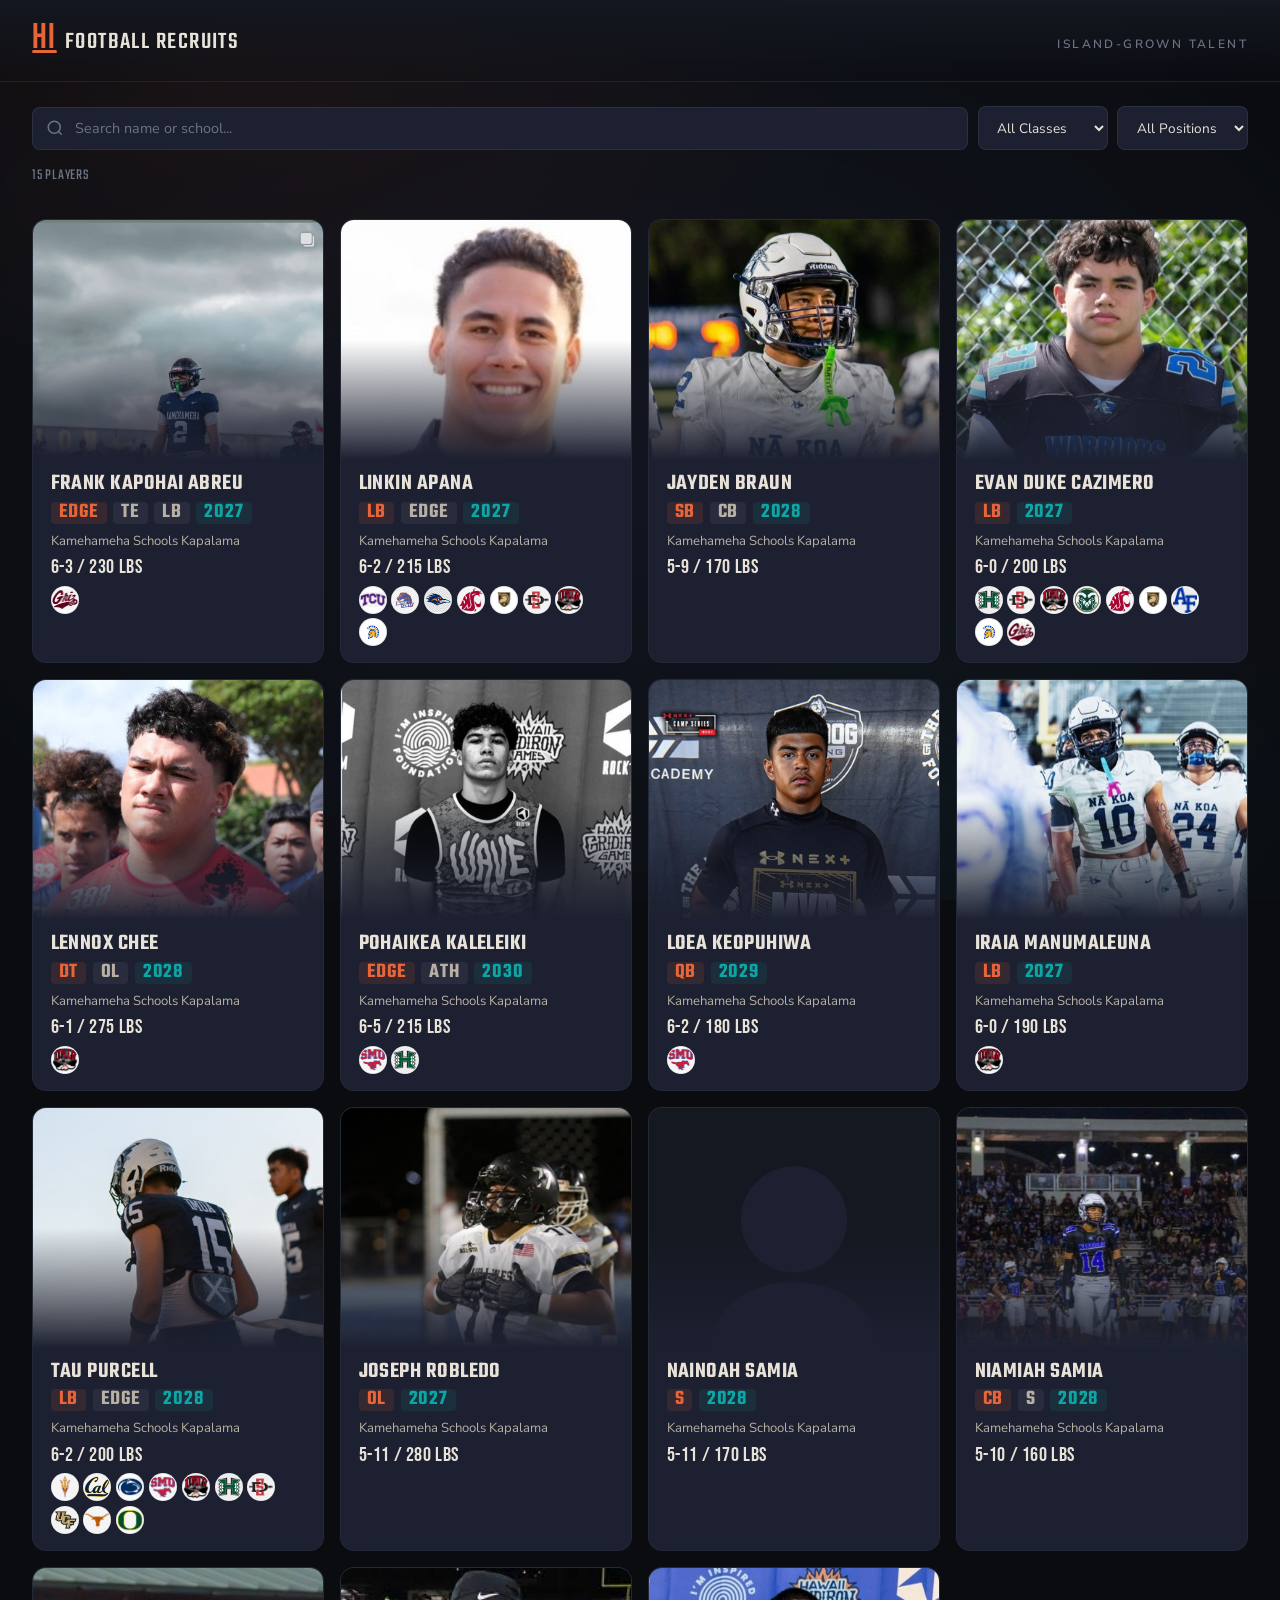
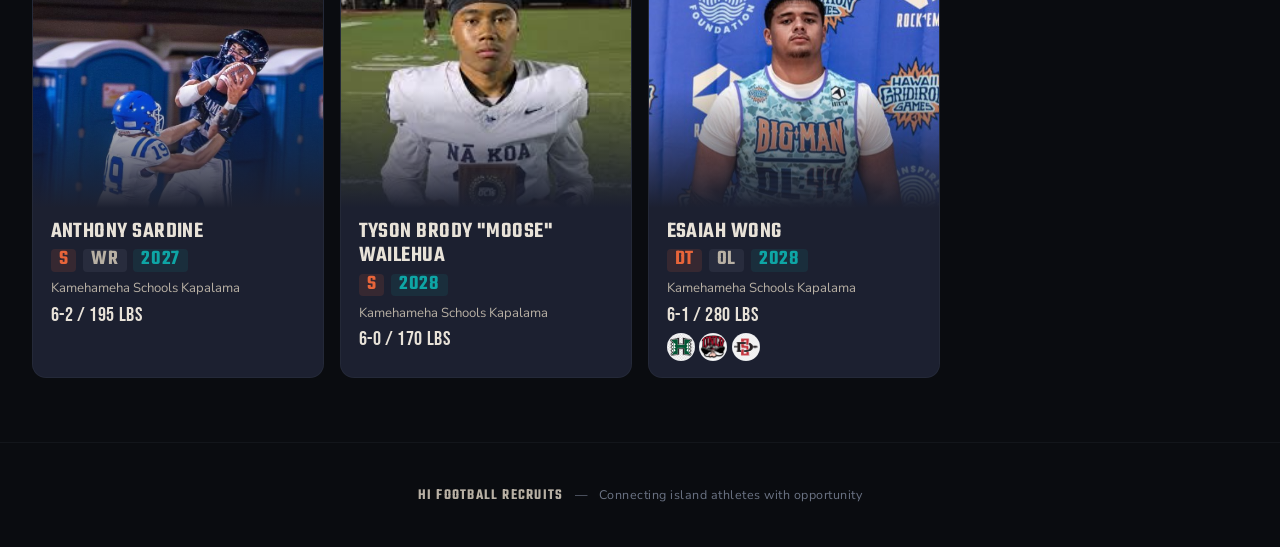
==== commit 5a00da3e: "Add 1-5 star recruiting rating to player cards - Admin form gets a Star Rating dropdown (1-5 or no r" ====
--- a/index.html
+++ b/index.html
@@ -4,7 +4,7 @@
   <meta charset="UTF-8">
   <meta name="viewport" content="width=device-width, initial-scale=1.0">
   <title>Hawaii Football Recruits</title>
-  <link rel="stylesheet" href="styles.css?v=20260411d">
+  <link rel="stylesheet" href="styles.css?v=20260411e">
   <link rel="preconnect" href="https://fonts.googleapis.com">
   <link rel="preconnect" href="https://fonts.gstatic.com" crossorigin>
   <link href="https://fonts.googleapis.com/css2?family=Bebas+Neue&family=Teko:wght@400;500;600;700&family=Nunito+Sans:ital,opsz,wght@0,6..12,400;0,6..12,600;0,6..12,700;1,6..12,400&display=swap" rel="stylesheet">
@@ -80,6 +80,6 @@
     </div>
   </footer>
 
-  <script src="app.js?v=20260411d"></script>
+  <script src="app.js?v=20260411e"></script>
 </body>
 </html>
--- a/styles.css
+++ b/styles.css
@@ -330,6 +330,27 @@
   margin-bottom: 0.3rem;
 }
 
+/* Star Ratings */
+.card-stars {
+  font-size: 0.85rem;
+  letter-spacing: 0.08em;
+  margin-bottom: 0.15rem;
+}
+
+.modal-stars {
+  font-size: 1.2rem;
+  letter-spacing: 0.1em;
+  margin-bottom: 0.3rem;
+}
+
+.star-filled {
+  color: var(--gold);
+}
+
+.star-empty {
+  color: rgba(107, 115, 132, 0.25);
+}
+
 .card-meta {
   display: flex;
   gap: 0.4rem;
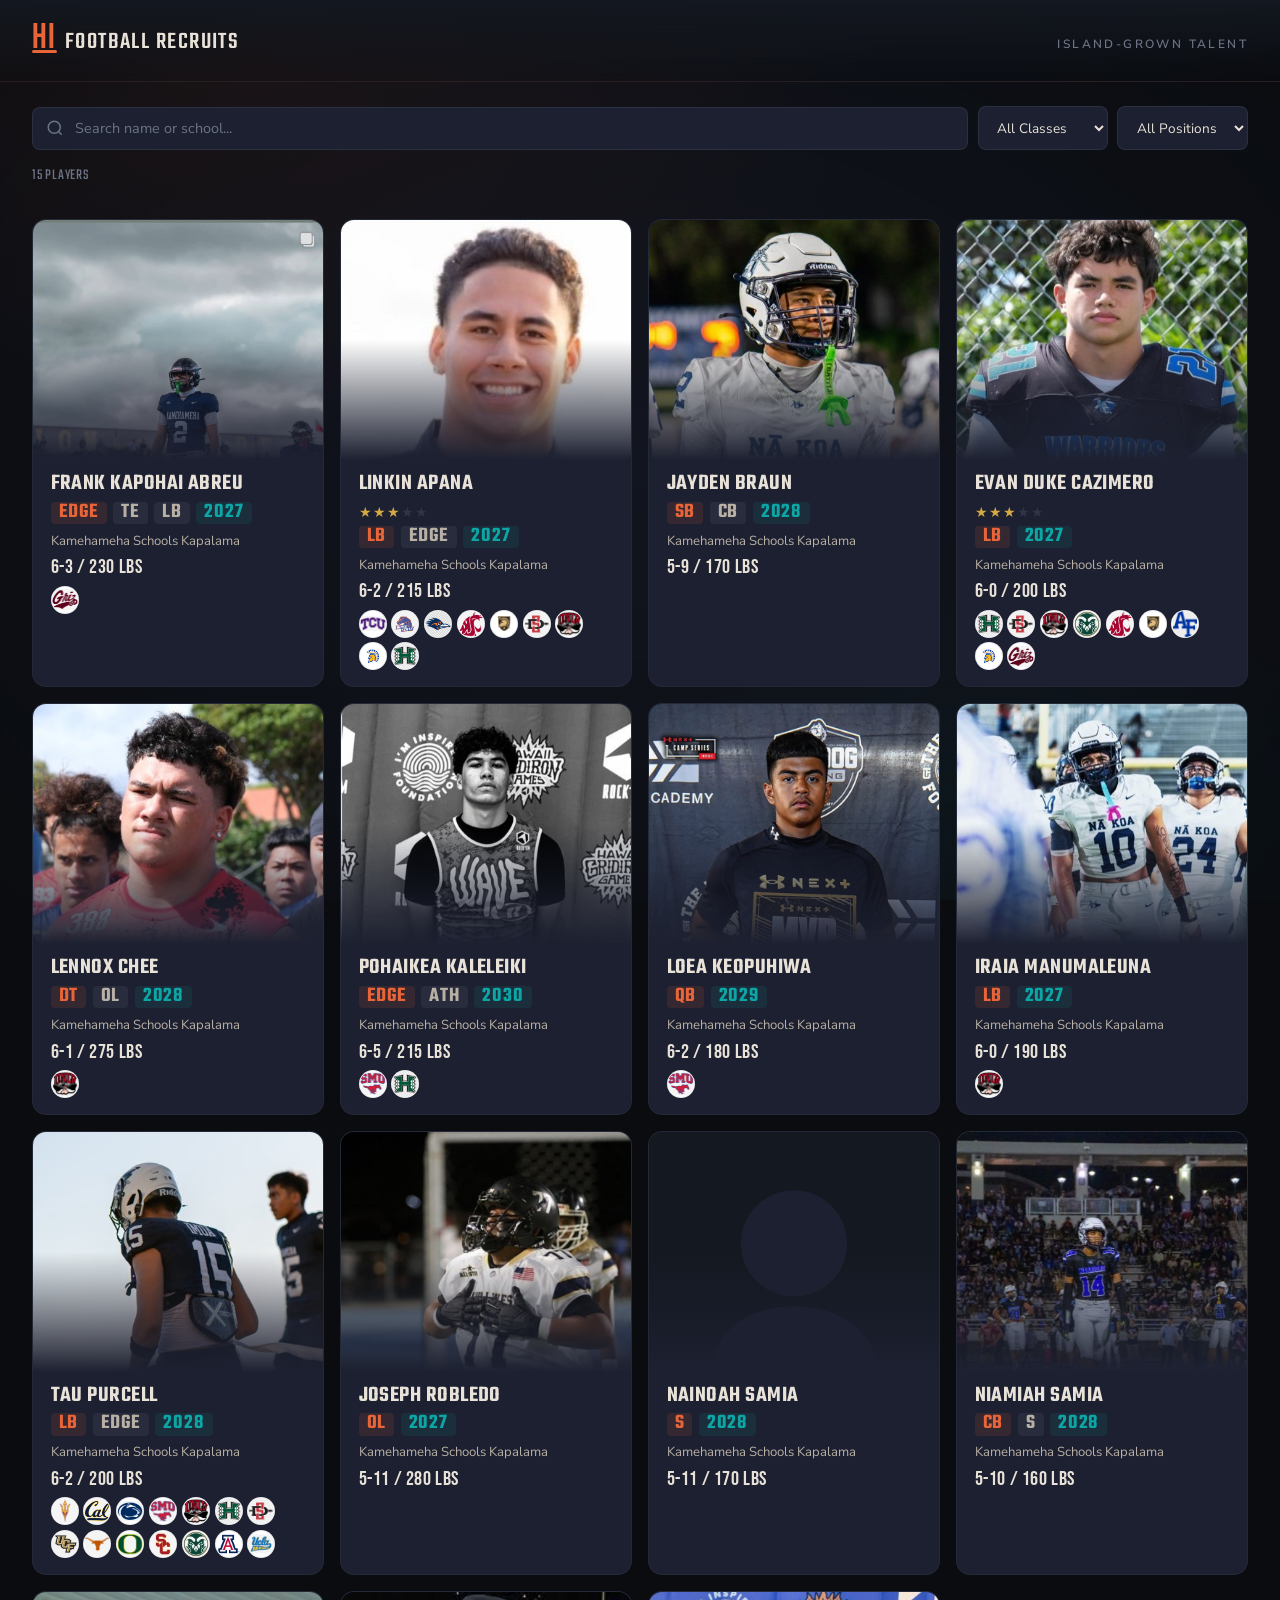
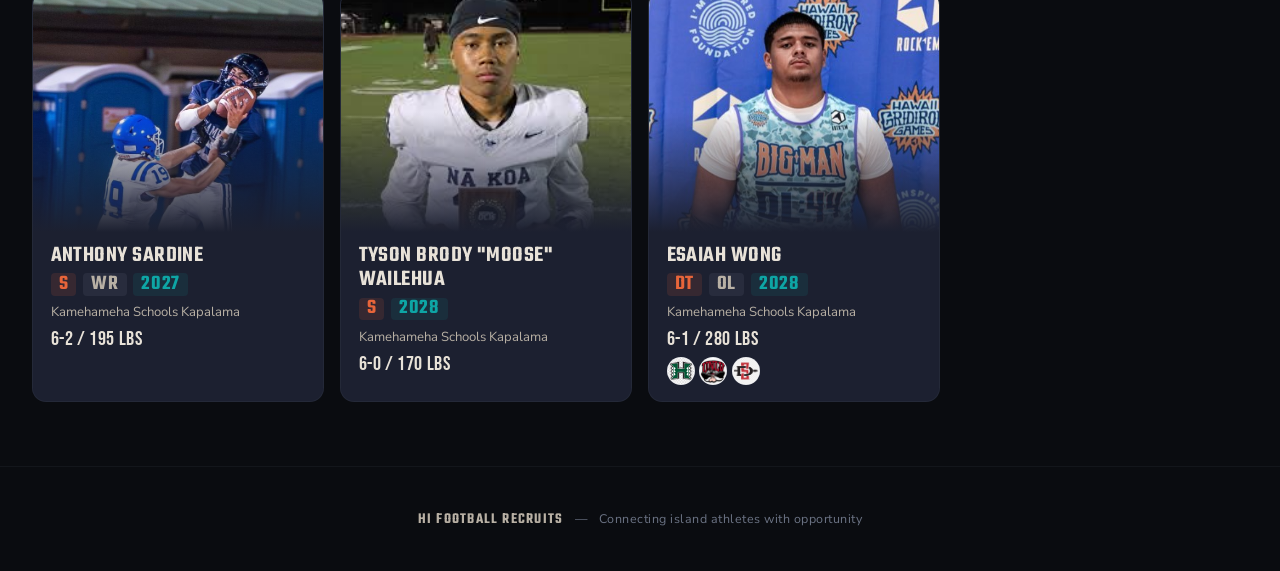
==== commit 80969524: "Scale up USC, Arizona, and UCLA logos to fill more of the circle Uses CSS attribute selectors to tar" ====
--- a/index.html
+++ b/index.html
@@ -4,7 +4,7 @@
   <meta charset="UTF-8">
   <meta name="viewport" content="width=device-width, initial-scale=1.0">
   <title>Hawaii Football Recruits</title>
-  <link rel="stylesheet" href="styles.css?v=20260411e">
+  <link rel="stylesheet" href="styles.css?v=20260411f">
   <link rel="preconnect" href="https://fonts.googleapis.com">
   <link rel="preconnect" href="https://fonts.gstatic.com" crossorigin>
   <link href="https://fonts.googleapis.com/css2?family=Bebas+Neue&family=Teko:wght@400;500;600;700&family=Nunito+Sans:ital,opsz,wght@0,6..12,400;0,6..12,600;0,6..12,700;1,6..12,400&display=swap" rel="stylesheet">
@@ -80,6 +80,6 @@
     </div>
   </footer>
 
-  <script src="app.js?v=20260411e"></script>
+  <script src="app.js?v=20260411f"></script>
 </body>
 </html>
--- a/styles.css
+++ b/styles.css
@@ -451,6 +451,19 @@
 .offer-badge.no-logo img { display: none; }
 .offer-badge.no-logo .offer-initial { display: flex; }
 
+/* Per-logo size overrides for logos with excess whitespace */
+.offer-badge img[src*="/usc."],
+.offer-badge img[src*="/arizona."],
+.offer-badge img[src*="/ucla."] {
+  transform: scale(1.35);
+}
+
+.modal-offer-badge img[src*="/usc."],
+.modal-offer-badge img[src*="/arizona."],
+.modal-offer-badge img[src*="/ucla."] {
+  transform: scale(1.3);
+}
+
 /* === Modal / Player Profile === */
 .modal-overlay {
   display: none;
